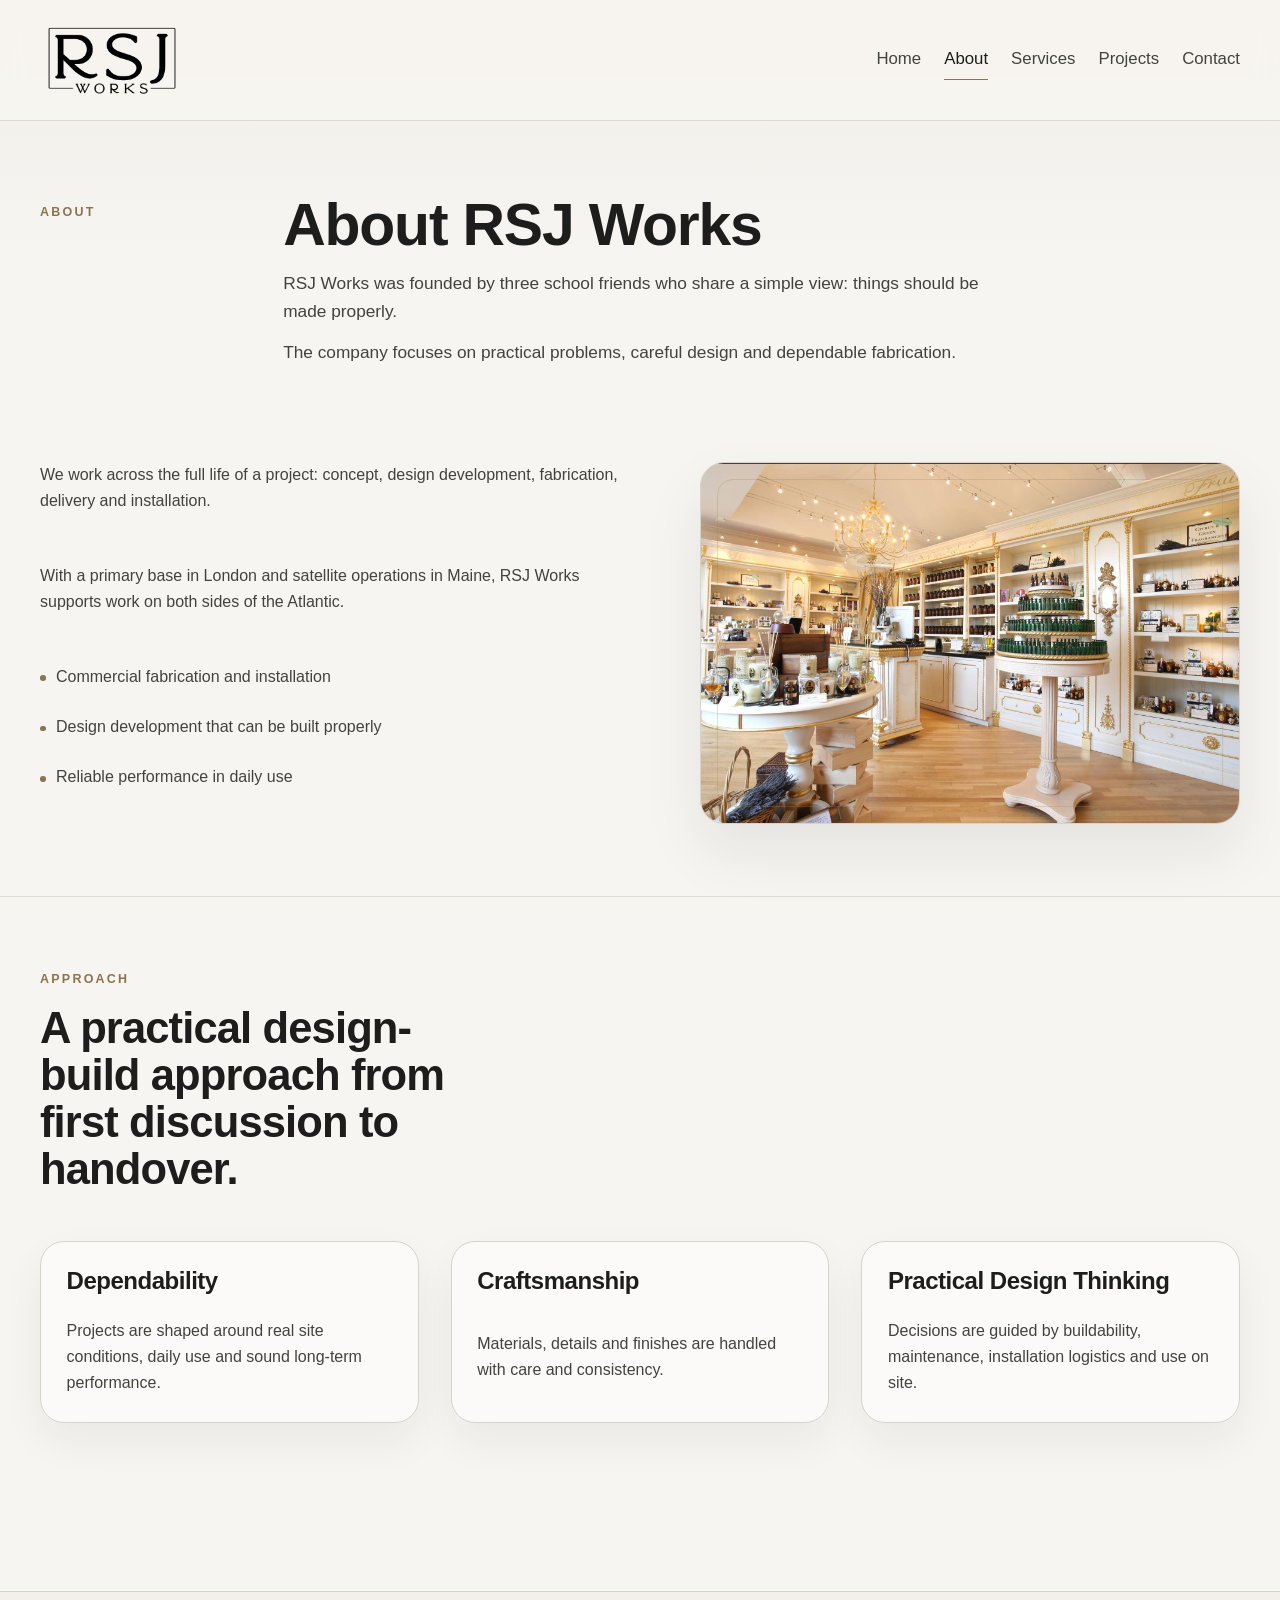
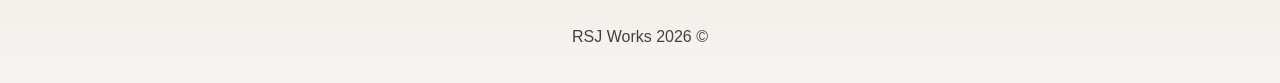
==== about.html @ a5728263 "Add favicon and web manifest integration" ====
<!DOCTYPE html>
<html lang="en">
<head>
  <meta charset="UTF-8">
  <meta name="viewport" content="width=device-width, initial-scale=1.0">
  <title>About | RSJ Works</title>
  <meta name="description" content="Learn about RSJ Works, a fabrication and commercial interiors company working from London and Maine.">
  <link rel="icon" href="assets/favicon/favicon.ico" sizes="any">
  <link rel="icon" href="assets/favicon/favicon.svg" type="image/svg+xml">
  <link rel="apple-touch-icon" href="assets/favicon/apple-touch-icon.png">
  <link rel="manifest" href="assets/favicon/site.webmanifest">
  <link rel="stylesheet" href="styles.css">
</head>
<body>
  <header class="site-header">
    <div class="container">
      <a class="site-brand" href="index.html" aria-label="RSJ Works home">
        <img src="assets/logos/LOGO_BLK.png" alt="RSJ Works" class="site-logo">
      </a>
      <nav class="site-nav" aria-label="Primary">
        <a href="index.html">Home</a>
        <a href="about.html" aria-current="page">About</a>
        <a href="services.html">Services</a>
        <a href="projects.html">Projects</a>
        <a href="contact.html">Contact</a>
      </nav>
    </div>
  </header>
  <main class="site-main">
    <section class="page-intro">
      <div class="container">
        <p class="eyebrow">About</p>
        <h1>About RSJ Works</h1>
        <p>RSJ Works was founded by three school friends who share a simple view: things should be made properly.</p>
        <p>The company focuses on practical problems, careful design and dependable fabrication.</p>
      </div>
    </section>

    <section class="section">
      <div class="container split-layout">
        <div class="stack stack-lg">
          <p>We work across the full life of a project: concept, design development, fabrication, delivery and installation.</p>
          <p>With a primary base in London and satellite operations in Maine, RSJ Works supports work on both sides of the Atlantic.</p>
          <ul class="detail-list">
            <li>Commercial fabrication and installation</li>
            <li>Design development that can be built properly</li>
            <li>Reliable performance in daily use</li>
          </ul>
        </div>
        <figure class="image-frame">
          <!-- replace with real general image -->
          <img src="assets/images/general/about-studio.jpg" alt="Placeholder image showing RSJ Works studio, fabrication space or project environment">
        </figure>
      </div>
    </section>

    <section class="section" aria-labelledby="approach-title">
      <div class="container">
        <div class="section-header">
          <p class="eyebrow">Approach</p>
          <h2 id="approach-title">A practical design-build approach from first discussion to handover.</h2>
        </div>
        <div class="grid grid-three">
          <article class="card">
            <h3 class="card-title">Dependability</h3>
            <p>Projects are shaped around real site conditions, daily use and sound long-term performance.</p>
          </article>
          <article class="card">
            <h3 class="card-title">Craftsmanship</h3>
            <p>Materials, details and finishes are handled with care and consistency.</p>
          </article>
          <article class="card">
            <h3 class="card-title">Practical Design Thinking</h3>
            <p>Decisions are guided by buildability, maintenance, installation logistics and use on site.</p>
          </article>
        </div>
      </div>
    </section>
  </main>
  <footer class="site-footer">
    <div class="container">
      <p>RSJ Works 2026 &copy;</p>
    </div>
  </footer>
</body>
</html>
---- styles.css ----
:root {
  --color-ink: #1d1d1b;
  --color-paper: #f7f5f1;
  --color-body: #44423d;
  --color-accent: #8c7450;
  --color-line: #d8d2c8;
  --color-panel: #ece7de;
  --color-panel-strong: #ddd5c7;
  --color-dark-surface: #242422;
  --color-dark-surface-alt: #2d2c29;
  --shadow-soft: 0 18px 40px rgba(29, 29, 27, 0.06);
  --shadow-card: 0 28px 60px rgba(29, 29, 27, 0.08);
  --radius-sm: 0.4rem;
  --radius-md: 0.9rem;
  --radius-lg: 1.5rem;
  --container-width: 1200px;
  --content-width: 780px;
  --space-2xs: 0.45rem;
  --space-xs: 0.75rem;
  --space-sm: 1rem;
  --space-md: 1.5rem;
  --space-lg: 2rem;
  --space-xl: 3rem;
  --space-2xl: 4.5rem;
  --space-3xl: 6rem;
  --space-4xl: 8rem;
  --transition-fast: 180ms ease;
}

*,
*::before,
*::after {
  box-sizing: border-box;
}

html {
  scroll-behavior: smooth;
}

body {
  margin: 0;
  min-width: 320px;
  font-family: -apple-system, BlinkMacSystemFont, "Segoe UI", Helvetica, Arial, sans-serif;
  font-size: 1rem;
  line-height: 1.65;
  color: var(--color-body);
  background:
    linear-gradient(180deg, rgba(216, 210, 200, 0.22) 0, rgba(247, 245, 241, 0) 16rem),
    var(--color-paper);
  text-rendering: optimizeLegibility;
  -webkit-font-smoothing: antialiased;
}

img {
  display: block;
  max-width: 100%;
  height: auto;
}

a {
  color: inherit;
  text-decoration: none;
}

button,
input,
textarea,
select {
  font: inherit;
}

.hp-field {
  position: absolute;
  left: -9999px;
  width: 1px;
  height: 1px;
  opacity: 0;
  pointer-events: none;
}

button {
  cursor: pointer;
}

.container {
  width: min(calc(100% - 3rem), var(--container-width));
  margin: 0 auto;
}

.site-header {
  position: sticky;
  top: 0;
  z-index: 100;
  border-bottom: 1px solid rgba(216, 210, 200, 0.85);
  background: rgba(247, 245, 241, 0.94);
  backdrop-filter: blur(12px);
}

.site-header .container {
  display: flex;
  align-items: center;
  justify-content: space-between;
  gap: var(--space-lg);
  min-height: 7.5rem;
}

.site-brand {
  display: inline-flex;
  align-items: center;
  min-height: 2.5rem;
}

.site-logo {
  width: auto;
  max-width: 560px;
  max-height: 7rem;
}

.site-nav {
  display: flex;
  align-items: center;
  justify-content: flex-end;
  flex-wrap: wrap;
  gap: clamp(0.85rem, 1.8vw, 1.75rem);
}

.site-nav a {
  position: relative;
  padding-bottom: 0.15rem;
  font-size: 1.05rem;
  color: var(--color-body);
  transition: color var(--transition-fast);
}

.site-nav a::after {
  content: "";
  position: absolute;
  left: 0;
  bottom: -0.32rem;
  width: 100%;
  height: 1px;
  background: var(--color-accent);
  transform: scaleX(0);
  transform-origin: left center;
  transition: transform var(--transition-fast);
}

.site-nav a:hover,
.site-nav a:focus-visible,
.site-nav a[aria-current="page"] {
  color: var(--color-ink);
}

.site-nav a:hover::after,
.site-nav a:focus-visible::after,
.site-nav a[aria-current="page"]::after {
  transform: scaleX(1);
}

.site-main {
  padding: var(--space-md) 0 var(--space-3xl);
}

.page-intro {
  padding: var(--space-xl) 0 var(--space-md);
}

.page-intro .container {
  display: grid;
  grid-template-columns: minmax(8rem, 12rem) minmax(0, 1fr);
  column-gap: clamp(1.5rem, 4vw, 4rem);
  row-gap: 0.75rem;
  align-items: start;
  max-width: var(--container-width);
}

.eyebrow {
  margin: 0;
  font-size: 0.78rem;
  font-weight: 700;
  letter-spacing: 0.18em;
  text-transform: uppercase;
  color: var(--color-accent);
}

h1,
h2,
h3,
h4,
p,
figure,
ul {
  margin: 0;
}

h1,
h2,
h3,
h4 {
  color: var(--color-ink);
  font-weight: 600;
  line-height: 1.08;
  letter-spacing: -0.02em;
}

h1 {
  font-size: clamp(2.8rem, 6.4vw, 5.8rem);
  max-width: 12ch;
}

h2 {
  font-size: clamp(1.9rem, 3.4vw, 3rem);
  max-width: 18ch;
}

h3 {
  font-size: clamp(1.2rem, 2vw, 1.5rem);
}

p {
  max-width: 67ch;
}

.page-intro p:last-child,
.page-intro p:nth-last-child(2) {
  font-size: 1.08rem;
}

.page-intro .eyebrow {
  grid-column: 1;
  padding-top: 0.55rem;
}

.page-intro h1,
.page-intro p:not(.eyebrow) {
  grid-column: 2;
}

.page-intro h1 {
  max-width: none;
  font-size: clamp(2.3rem, 4.6vw, 4.25rem);
}

.page-intro p:not(.eyebrow) {
  max-width: 46rem;
}

.hero-banner {
  padding: var(--space-sm) 0 var(--space-xl);
}

.hero-image {
  min-height: clamp(28rem, 70vh, 44rem);
}

.hero-image::after {
  content: "";
  position: absolute;
  inset: 0;
  background:
    linear-gradient(90deg, rgba(29, 29, 27, 0.68) 0%, rgba(29, 29, 27, 0.42) 44%, rgba(29, 29, 27, 0.18) 100%);
}

.hero-overlay {
  position: absolute;
  inset: auto auto 0 0;
  z-index: 2;
  display: grid;
  gap: var(--space-md);
  width: min(100%, 50rem);
  padding: clamp(1.5rem, 4vw, 3rem);
  color: rgba(247, 245, 241, 0.88);
}

.hero-overlay h1,
.hero-overlay p {
  color: var(--color-paper);
  max-width: 34rem;
}

.hero-overlay .eyebrow {
  color: #d9bf96;
  font-weight: 800;
  letter-spacing: 0.2em;
}

.hero-overlay p {
  font-size: 1.08rem;
  font-weight: 600;
  line-height: 1.7;
}

.section {
  padding: var(--space-2xl) 0;
}

.section + .section {
  border-top: 1px solid rgba(216, 210, 200, 0.72);
}

.section-header {
  display: grid;
  gap: var(--space-sm);
  margin-bottom: var(--space-xl);
  max-width: 46rem;
}

.split-layout {
  display: grid;
  grid-template-columns: minmax(0, 1.05fr) minmax(18rem, 0.95fr);
  gap: clamp(2rem, 5vw, 4.5rem);
  align-items: start;
}

.grid {
  display: grid;
  gap: var(--space-lg);
}

.grid-two {
  grid-template-columns: repeat(2, minmax(0, 1fr));
}

.grid-three {
  grid-template-columns: repeat(3, minmax(0, 1fr));
}

.stack {
  display: grid;
  gap: var(--space-md);
}

.stack-lg {
  gap: var(--space-xl);
}

.card,
.panel {
  border: 1px solid var(--color-line);
  border-radius: var(--radius-lg);
  background: rgba(255, 255, 255, 0.48);
  box-shadow: var(--shadow-soft);
}

.card {
  display: grid;
  gap: var(--space-md);
  padding: clamp(1.25rem, 2vw, 1.75rem);
}

.panel {
  display: grid;
  gap: var(--space-md);
  padding: clamp(1.5rem, 3vw, 2.25rem);
}

.card-title {
  color: var(--color-ink);
}

.meta {
  font-size: 0.8rem;
  font-weight: 700;
  letter-spacing: 0.14em;
  text-transform: uppercase;
  color: var(--color-accent);
}

.feature-list,
.detail-list {
  display: grid;
  gap: var(--space-md);
  padding: 0;
  list-style: none;
}

.feature-list {
  grid-template-columns: repeat(4, minmax(0, 1fr));
  gap: 1px;
  border: 1px solid var(--color-line);
  background: var(--color-line);
  overflow: hidden;
  border-radius: var(--radius-lg);
  box-shadow: var(--shadow-soft);
}

.feature-list li {
  min-height: 100%;
  padding: 1.35rem 1.25rem;
  background: rgba(255, 255, 255, 0.55);
  color: var(--color-ink);
  font-weight: 500;
}

.detail-list li,
.stack ul li {
  position: relative;
  padding-left: 1rem;
}

.detail-list li::before,
.stack ul li::before {
  content: "";
  position: absolute;
  left: 0;
  top: 0.72rem;
  width: 0.35rem;
  height: 0.35rem;
  border-radius: 50%;
  background: var(--color-accent);
}

.image-frame {
  position: relative;
  overflow: hidden;
  min-height: 16rem;
  border: 1px solid var(--color-line);
  border-radius: var(--radius-lg);
  background:
    linear-gradient(135deg, rgba(216, 210, 200, 0.7), rgba(247, 245, 241, 0.95)),
    var(--color-panel);
  box-shadow: var(--shadow-card);
}

.image-frame::before {
  content: "";
  position: absolute;
  inset: 1rem;
  border: 1px solid rgba(168, 138, 90, 0.28);
  border-radius: calc(var(--radius-lg) - 0.5rem);
  pointer-events: none;
}

.image-frame img {
  width: 100%;
  height: 100%;
  min-height: inherit;
  object-fit: cover;
}

.button {
  display: inline-flex;
  align-items: center;
  justify-content: center;
  min-height: 3rem;
  padding: 0.8rem 1.3rem;
  border: 1px solid var(--color-ink);
  border-radius: 999px;
  background: transparent;
  color: var(--color-ink);
  font-weight: 500;
  transition:
    background-color var(--transition-fast),
    border-color var(--transition-fast),
    color var(--transition-fast),
    transform var(--transition-fast);
}

.button:hover,
.button:focus-visible {
  background: var(--color-ink);
  color: var(--color-paper);
  transform: translateY(-1px);
}

.button-secondary {
  border-color: var(--color-line);
  color: var(--color-body);
  background: rgba(255, 255, 255, 0.4);
}

.button-secondary:hover,
.button-secondary:focus-visible {
  border-color: var(--color-accent);
  background: rgba(168, 138, 90, 0.08);
  color: var(--color-ink);
}

.surface-dark {
  color: rgba(247, 245, 241, 0.82);
  background:
    linear-gradient(135deg, rgba(36, 36, 34, 0.98), rgba(45, 44, 41, 0.98)),
    var(--color-dark-surface);
}

.surface-dark .container {
  padding-top: var(--space-sm);
  padding-bottom: var(--space-sm);
}

.surface-dark h1,
.surface-dark h2,
.surface-dark h3,
.surface-dark p,
.surface-dark .card-title {
  color: var(--color-paper);
}

.surface-dark .eyebrow,
.surface-dark .meta {
  color: #d9bf96;
}

.surface-dark .panel {
  background: rgba(255, 255, 255, 0.06);
  border-color: rgba(216, 210, 200, 0.18);
  box-shadow: none;
}

.surface-dark .button {
  border-color: var(--color-paper);
  color: var(--color-paper);
}

.surface-dark .button:hover,
.surface-dark .button:focus-visible {
  background: var(--color-paper);
  color: var(--color-ink);
}

form {
  display: grid;
  gap: var(--space-md);
}

label {
  display: grid;
  gap: 0.45rem;
  color: var(--color-ink);
  font-weight: 500;
}

input,
textarea,
select {
  width: 100%;
  border: 1px solid var(--color-line);
  border-radius: var(--radius-sm);
  padding: 0.95rem 1rem;
  background: rgba(255, 255, 255, 0.78);
  color: var(--color-ink);
  transition:
    border-color var(--transition-fast),
    background-color var(--transition-fast),
    box-shadow var(--transition-fast);
}

textarea {
  min-height: 10rem;
  resize: vertical;
}

input:focus,
textarea:focus,
select:focus {
  outline: none;
  border-color: var(--color-accent);
  box-shadow: 0 0 0 4px rgba(168, 138, 90, 0.12);
  background: #fff;
}

.fine-print {
  font-size: 0.92rem;
}

.contact-layout {
  align-items: stretch;
}

.contact-details {
  grid-template-rows: auto auto 1fr;
}

.contact-figure {
  height: 100%;
  min-height: 100%;
}

.contact-panel {
  height: 100%;
  align-content: start;
}

.site-footer {
  border-top: 1px solid var(--color-line);
  background: linear-gradient(180deg, rgba(216, 210, 200, 0.16), rgba(247, 245, 241, 0));
}

.site-footer .container {
  display: flex;
  align-items: center;
  justify-content: center;
  gap: var(--space-md);
  padding: var(--space-lg) 0;
  text-align: center;
}

::selection {
  color: var(--color-paper);
  background: var(--color-accent);
}

@media (max-width: 1080px) {
  .grid-three {
    grid-template-columns: repeat(2, minmax(0, 1fr));
  }

  .feature-list {
    grid-template-columns: repeat(2, minmax(0, 1fr));
  }
}

@media (max-width: 920px) {
  .site-header {
    position: static;
  }

  .split-layout,
  .grid-two,
  .grid-three {
    grid-template-columns: 1fr;
  }

  .site-footer .container {
    flex-direction: column;
    align-items: flex-start;
  }
}

@media (max-width: 720px) {
  .container {
    width: min(calc(100% - 2rem), var(--container-width));
  }

  .site-header .container {
    flex-direction: column;
    align-items: center;
    justify-content: center;
    padding: 1.25rem 0;
  }

  .site-nav {
    width: 100%;
    justify-content: center;
    gap: 0.85rem 1.1rem;
  }

  .site-main {
    padding: var(--space-sm) 0 var(--space-2xl);
  }

  .hero-banner {
    padding: 0 0 var(--space-lg);
  }

  .page-intro {
    padding: var(--space-lg) 0 var(--space-sm);
  }

  .page-intro .container {
    grid-template-columns: 1fr;
    row-gap: 0.65rem;
  }

  .page-intro .eyebrow,
  .page-intro h1,
  .page-intro p:not(.eyebrow) {
    grid-column: 1;
  }

  .page-intro .eyebrow {
    padding-top: 0;
  }

  .section {
    padding: var(--space-xl) 0;
  }

  .feature-list {
    grid-template-columns: 1fr;
  }

  .card,
  .panel {
    padding: 1.25rem;
  }

  .image-frame {
    min-height: 13rem;
  }

  .hero-image {
    min-height: 32rem;
  }
}

@media (max-width: 520px) {
  body {
    font-size: 0.98rem;
  }

  .site-logo {
    max-width: 360px;
    max-height: 4.75rem;
  }

  .site-nav {
    flex-direction: column;
    align-items: center;
  }

  .button {
    width: 100%;
  }

  .image-frame::before {
    inset: 0.7rem;
  }

  .hero-image {
    min-height: 28rem;
  }

  .hero-image::after {
    background: linear-gradient(180deg, rgba(29, 29, 27, 0.22) 0%, rgba(29, 29, 27, 0.72) 100%);
  }

  .hero-overlay {
    width: 100%;
    padding: 1.25rem;
  }
}
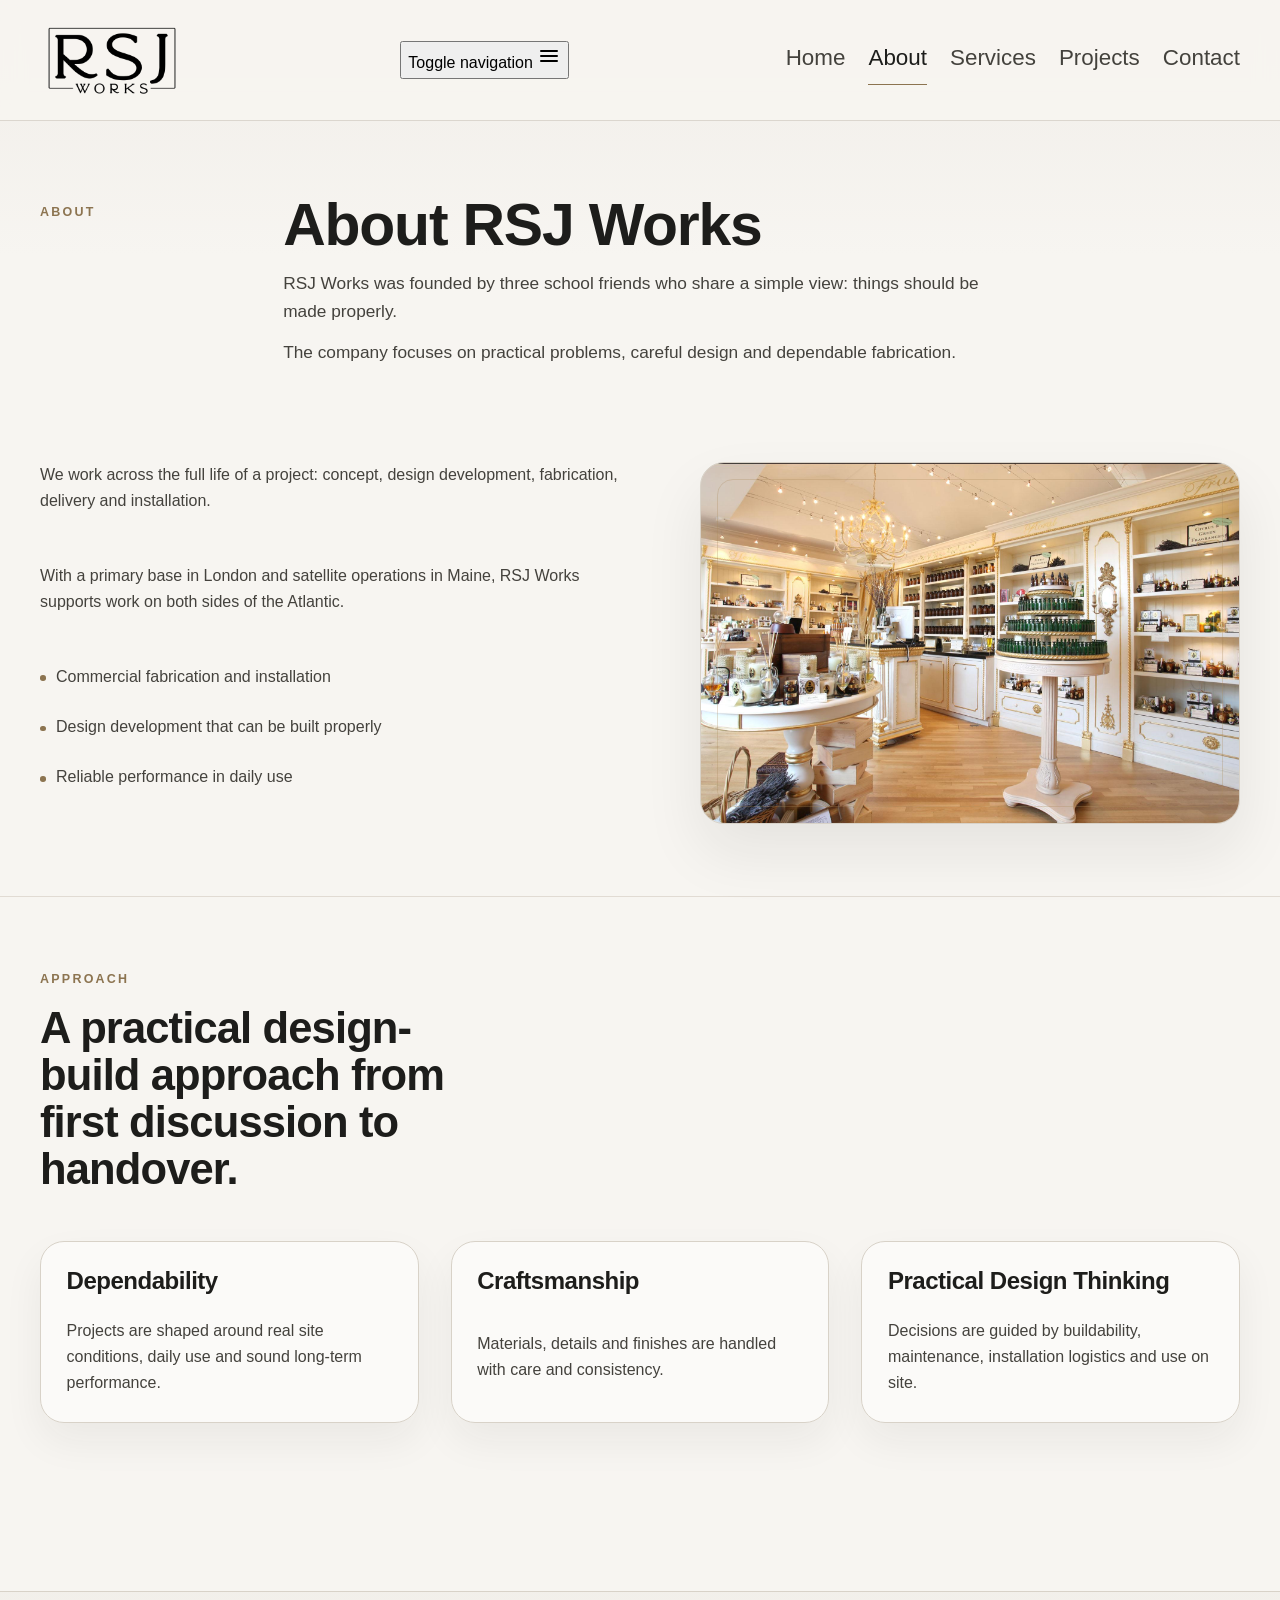
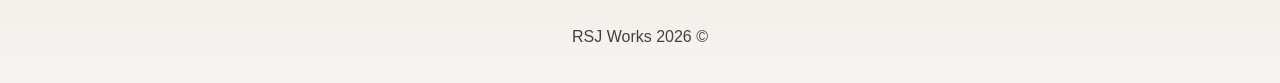
==== commit b14276dd: "site" ====
--- a/about.html
+++ b/about.html
@@ -6,9 +6,11 @@
   <title>About | RSJ Works</title>
   <meta name="description" content="Learn about RSJ Works, a fabrication and commercial interiors company working from London and Maine.">
   <link rel="icon" href="assets/favicon/favicon.ico" sizes="any">
-  <link rel="icon" href="assets/favicon/favicon.svg" type="image/svg+xml">
-  <link rel="apple-touch-icon" href="assets/favicon/apple-touch-icon.png">
+  <link rel="icon" type="image/svg+xml" href="assets/favicon/favicon.svg">
+  <link rel="icon" type="image/png" sizes="96x96" href="assets/favicon/favicon-96x96.png">
+  <link rel="apple-touch-icon" sizes="180x180" href="assets/favicon/apple-touch-icon.png">
   <link rel="manifest" href="assets/favicon/site.webmanifest">
+  <meta name="theme-color" content="#f7f5f1">
   <link rel="stylesheet" href="styles.css">
 </head>
 <body>
@@ -17,7 +19,13 @@
       <a class="site-brand" href="index.html" aria-label="RSJ Works home">
         <img src="assets/logos/LOGO_BLK.png" alt="RSJ Works" class="site-logo">
       </a>
-      <nav class="site-nav" aria-label="Primary">
+      <button class="menu-toggle" aria-expanded="false" aria-controls="primary-navigation">
+        <span class="sr-only">Toggle navigation</span>
+        <svg viewBox="0 0 24 24" aria-hidden="true" width="24" height="24">
+          <path d="M4 7h16M4 12h16M4 17h16" stroke="currentColor" stroke-width="2" stroke-linecap="round"/>
+        </svg>
+      </button>
+      <nav id="primary-navigation" class="site-nav" aria-label="Primary">
         <a href="index.html">Home</a>
         <a href="about.html" aria-current="page">About</a>
         <a href="services.html">Services</a>
@@ -82,5 +90,6 @@
       <p>RSJ Works 2026 &copy;</p>
     </div>
   </footer>
+  <script src="script.js" defer></script>
 </body>
 </html>
--- a/styles.css
+++ b/styles.css
@@ -127,7 +127,7 @@
 .site-nav a {
   position: relative;
   padding-bottom: 0.15rem;
-  font-size: 1.05rem;
+  font-size: 1.4rem;
   color: var(--color-body);
   transition: color var(--transition-fast);
 }
@@ -636,13 +636,19 @@
     flex-direction: column;
     align-items: center;
     justify-content: center;
-    padding: 1.25rem 0;
+    min-height: 0;
+    padding: 0.85rem 0 0.7rem;
+    gap: 0.6rem;
   }
 
   .site-nav {
     width: 100%;
     justify-content: center;
-    gap: 0.85rem 1.1rem;
+    gap: 0.45rem 0.9rem;
+  }
+
+  .site-nav a {
+    font-size: 0.95rem;
   }
 
   .site-main {
@@ -700,17 +706,23 @@
   }
 
   .site-logo {
-    max-width: 360px;
-    max-height: 4.75rem;
+    max-width: 280px;
+    max-height: 3.6rem;
   }
 
   .site-nav {
-    flex-direction: column;
+    flex-direction: row;
     align-items: center;
+    justify-content: center;
+    gap: 0.4rem 0.75rem;
   }
 
   .button {
     width: 100%;
+  }
+
+  .site-nav a {
+    font-size: 0.9rem;
   }
 
   .image-frame::before {
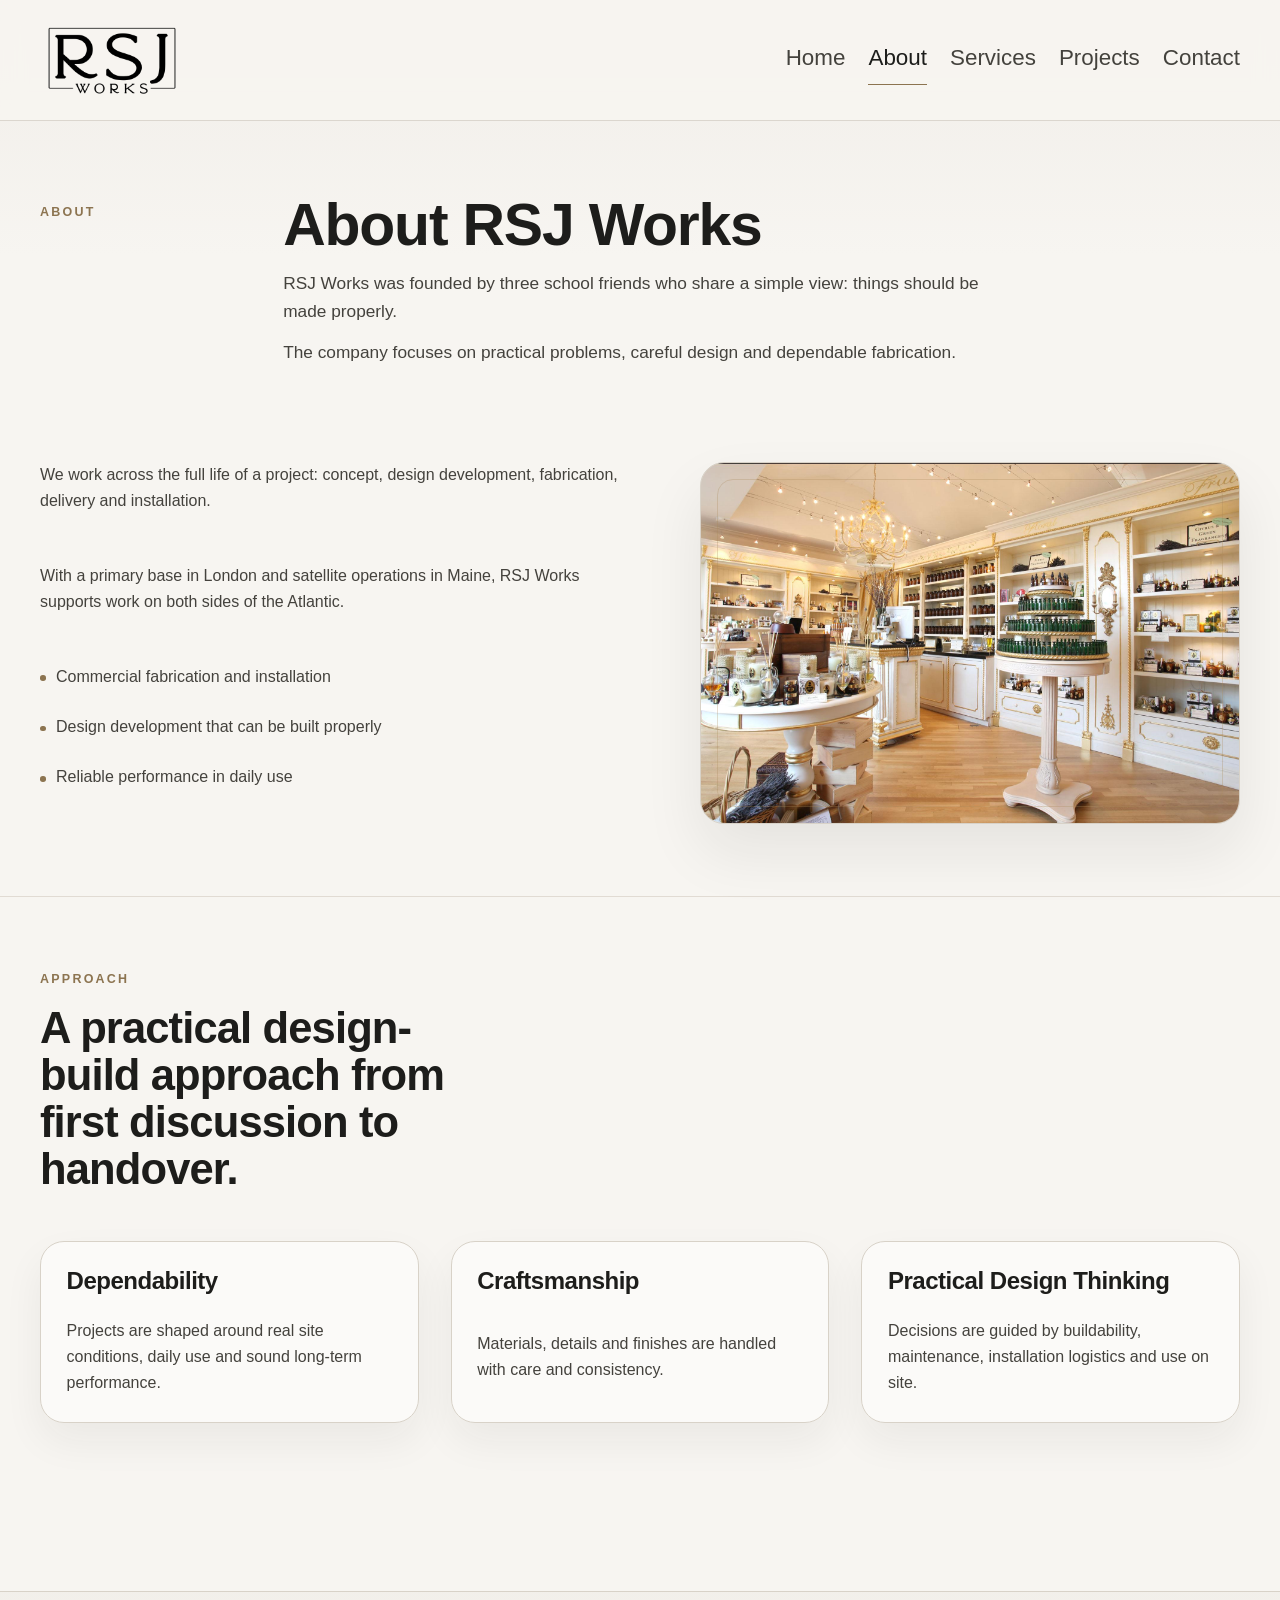
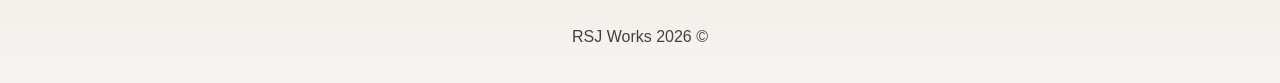
==== commit af99aea4: "site" ====
--- a/about.html
+++ b/about.html
@@ -19,8 +19,7 @@
       <a class="site-brand" href="index.html" aria-label="RSJ Works home">
         <img src="assets/logos/LOGO_BLK.png" alt="RSJ Works" class="site-logo">
       </a>
-      <button class="menu-toggle" aria-expanded="false" aria-controls="primary-navigation">
-        <span class="sr-only">Toggle navigation</span>
+      <button class="menu-toggle" type="button" aria-label="Toggle navigation" aria-expanded="false" aria-controls="primary-navigation">
         <svg viewBox="0 0 24 24" aria-hidden="true" width="24" height="24">
           <path d="M4 7h16M4 12h16M4 17h16" stroke="currentColor" stroke-width="2" stroke-linecap="round"/>
         </svg>
--- a/styles.css
+++ b/styles.css
@@ -90,7 +90,7 @@
 .site-header {
   position: sticky;
   top: 0;
-  z-index: 100;
+  z-index: 500;
   border-bottom: 1px solid rgba(216, 210, 200, 0.85);
   background: rgba(247, 245, 241, 0.94);
   backdrop-filter: blur(12px);
@@ -157,6 +157,48 @@
   transform: scaleX(1);
 }
 
+.menu-toggle {
+  display: none !important;
+  align-items: center;
+  justify-content: center;
+  width: 3.2rem;
+  height: 3.2rem;
+  padding: 0;
+  border: 1px solid rgba(216, 210, 200, 0.95);
+  border-radius: 0.35rem;
+  background: rgba(247, 245, 241, 0.92);
+  color: var(--color-ink);
+  box-shadow: 0 10px 22px rgba(29, 29, 27, 0.08);
+  transition:
+    background-color var(--transition-fast),
+    border-color var(--transition-fast),
+    color var(--transition-fast),
+    transform var(--transition-fast),
+    box-shadow var(--transition-fast);
+}
+
+.menu-toggle:hover,
+.menu-toggle:focus-visible {
+  border-color: var(--color-accent);
+  background: #fff;
+  transform: translateY(-1px);
+  box-shadow: 0 14px 28px rgba(29, 29, 27, 0.12);
+}
+
+.menu-toggle:focus-visible {
+  outline: 2px solid var(--color-accent);
+  outline-offset: 3px;
+}
+
+.menu-toggle svg {
+  width: 1.25rem;
+  height: 1.25rem;
+}
+
+.menu-toggle path {
+  stroke-width: 1.7;
+}
+
 .site-main {
   padding: var(--space-md) 0 var(--space-3xl);
 }
@@ -632,23 +674,60 @@
     width: min(calc(100% - 2rem), var(--container-width));
   }
 
+  .site-header {
+    position: static;
+  }
+
   .site-header .container {
+    position: relative;
+    display: grid;
+    grid-template-columns: 1fr auto;
+    align-items: center;
+    min-height: 0;
+    padding: 0.7rem 0;
+    gap: 0.75rem;
+  }
+
+  .menu-toggle {
+    display: inline-flex !important;
+  }
+
+  .site-brand {
+    min-width: 0;
+  }
+
+  .site-nav {
+    position: absolute;
+    top: calc(100% + 0.45rem);
+    left: 0;
+    right: 0;
+    z-index: 700;
+    display: none;
     flex-direction: column;
-    align-items: center;
-    justify-content: center;
-    min-height: 0;
-    padding: 0.85rem 0 0.7rem;
-    gap: 0.6rem;
-  }
-
-  .site-nav {
+    align-items: flex-start;
+    justify-content: flex-start;
+    gap: 0;
+    padding: 0.5rem 0;
+    border: 1px solid rgba(216, 210, 200, 0.92);
+    border-radius: 1rem;
+    background: rgba(247, 245, 241, 0.98);
+    box-shadow: 0 18px 32px rgba(29, 29, 27, 0.12);
+    line-height: 1.2;
+  }
+
+  .site-nav.is-open {
+    display: flex;
+  }
+
+  .site-nav a {
+    display: block;
     width: 100%;
-    justify-content: center;
-    gap: 0.45rem 0.9rem;
-  }
-
-  .site-nav a {
-    font-size: 0.95rem;
+    padding: 0.9rem 1rem;
+    font-size: 1rem;
+  }
+
+  .site-nav a::after {
+    display: none;
   }
 
   .site-main {
@@ -706,23 +785,12 @@
   }
 
   .site-logo {
-    max-width: 280px;
-    max-height: 3.6rem;
-  }
-
-  .site-nav {
-    flex-direction: row;
-    align-items: center;
-    justify-content: center;
-    gap: 0.4rem 0.75rem;
+    max-width: 220px;
+    max-height: 2.8rem;
   }
 
   .button {
     width: 100%;
-  }
-
-  .site-nav a {
-    font-size: 0.9rem;
   }
 
   .image-frame::before {
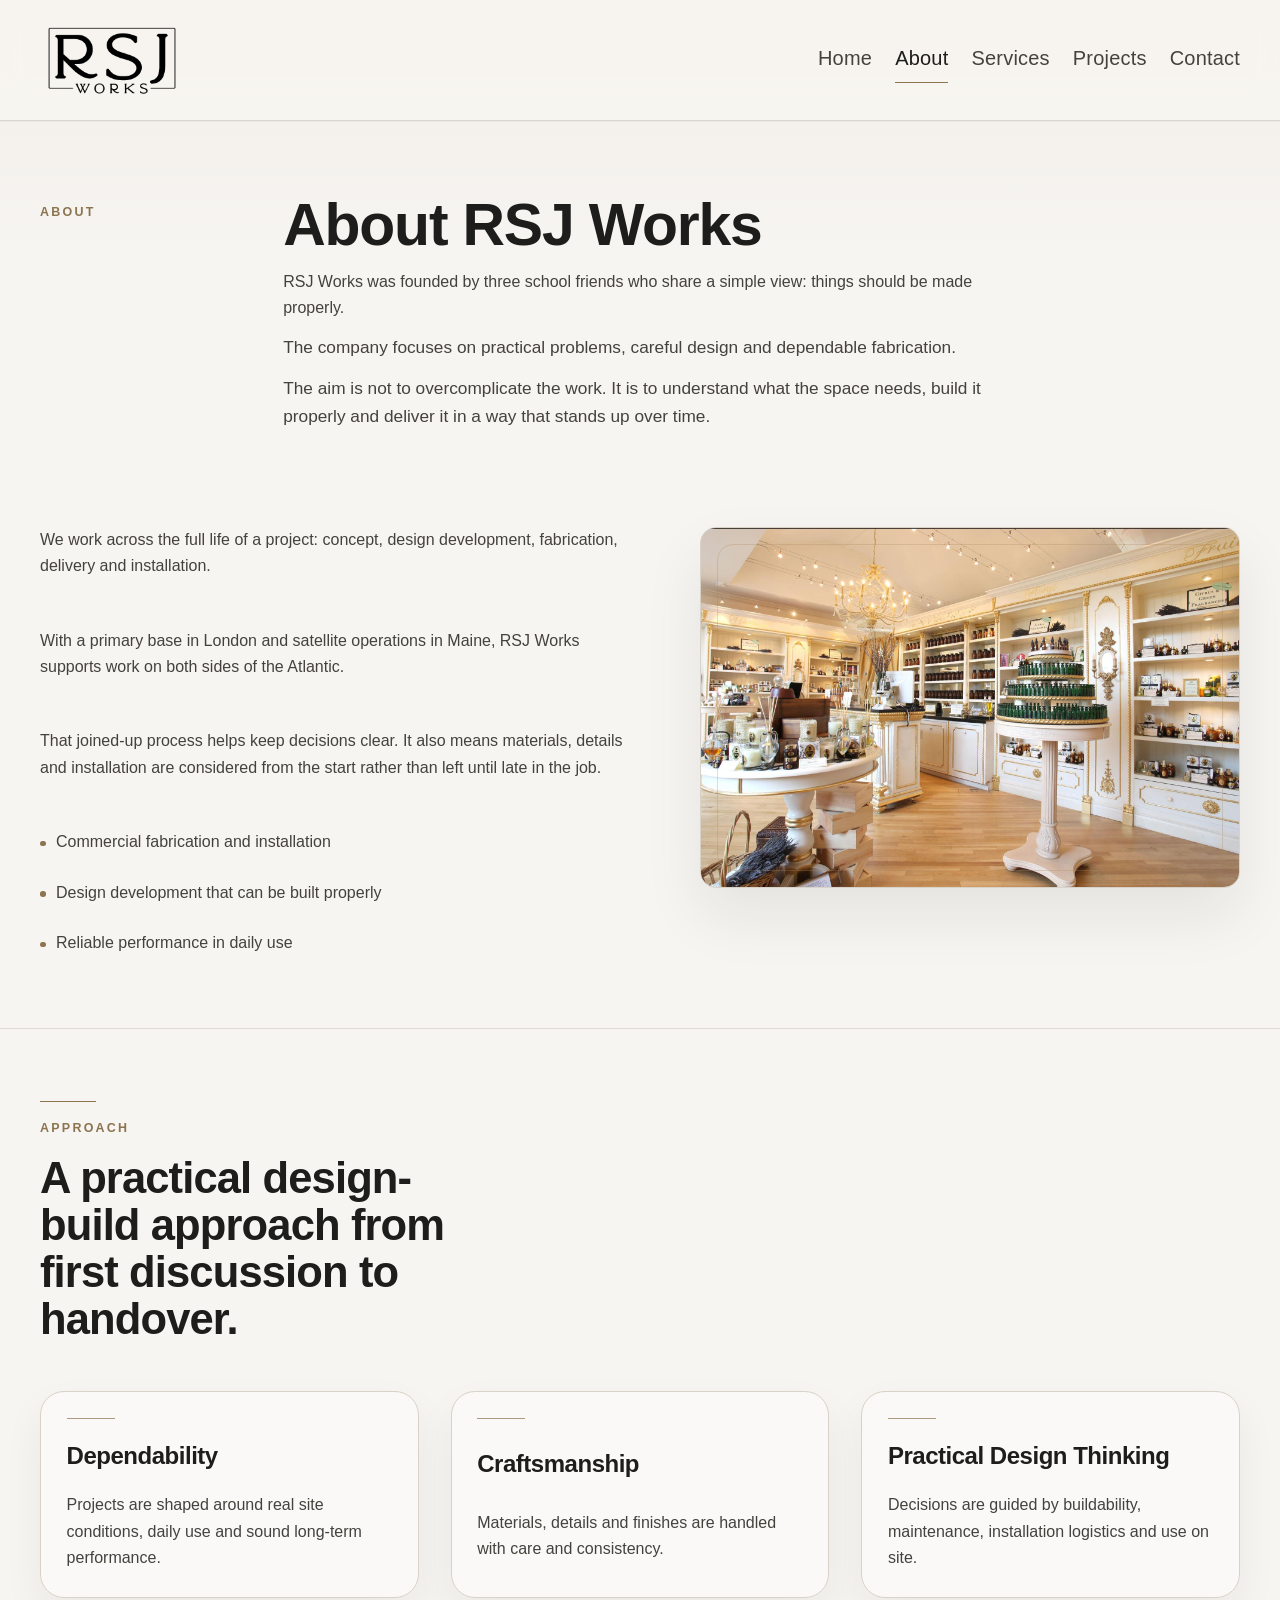
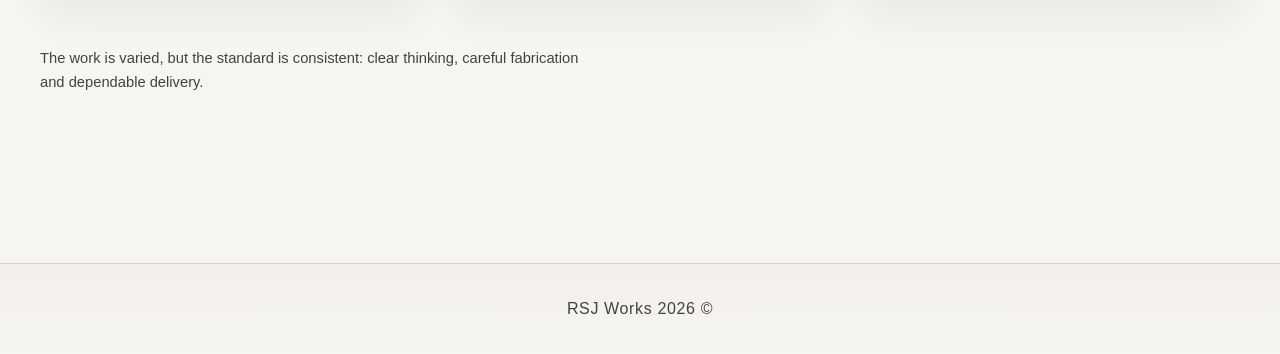
==== commit cfdb2ab4: "site" ====
--- a/about.html
+++ b/about.html
@@ -40,6 +40,7 @@
         <h1>About RSJ Works</h1>
         <p>RSJ Works was founded by three school friends who share a simple view: things should be made properly.</p>
         <p>The company focuses on practical problems, careful design and dependable fabrication.</p>
+        <p>The aim is not to overcomplicate the work. It is to understand what the space needs, build it properly and deliver it in a way that stands up over time.</p>
       </div>
     </section>
 
@@ -48,6 +49,7 @@
         <div class="stack stack-lg">
           <p>We work across the full life of a project: concept, design development, fabrication, delivery and installation.</p>
           <p>With a primary base in London and satellite operations in Maine, RSJ Works supports work on both sides of the Atlantic.</p>
+          <p>That joined-up process helps keep decisions clear. It also means materials, details and installation are considered from the start rather than left until late in the job.</p>
           <ul class="detail-list">
             <li>Commercial fabrication and installation</li>
             <li>Design development that can be built properly</li>
@@ -81,6 +83,9 @@
             <p>Decisions are guided by buildability, maintenance, installation logistics and use on site.</p>
           </article>
         </div>
+        <div class="section-action">
+          <p class="fine-print">The work is varied, but the standard is consistent: clear thinking, careful fabrication and dependable delivery.</p>
+        </div>
       </div>
     </section>
   </main>
--- a/styles.css
+++ b/styles.css
@@ -94,6 +94,7 @@
   border-bottom: 1px solid rgba(216, 210, 200, 0.85);
   background: rgba(247, 245, 241, 0.94);
   backdrop-filter: blur(12px);
+  box-shadow: 0 1px 0 rgba(29, 29, 27, 0.04);
 }
 
 .site-header .container {
@@ -127,7 +128,9 @@
 .site-nav a {
   position: relative;
   padding-bottom: 0.15rem;
-  font-size: 1.4rem;
+  font-size: 1.25rem;
+  font-weight: 500;
+  letter-spacing: 0.01em;
   color: var(--color-body);
   transition: color var(--transition-fast);
 }
@@ -347,6 +350,22 @@
   max-width: 46rem;
 }
 
+.section-header::before {
+  content: "";
+  width: 3.5rem;
+  height: 1px;
+  background: var(--color-accent);
+}
+
+.section-copy {
+  margin-bottom: var(--space-lg);
+  max-width: 54rem;
+}
+
+.section-action {
+  margin-top: var(--space-xl);
+}
+
 .split-layout {
   display: grid;
   grid-template-columns: minmax(0, 1.05fr) minmax(18rem, 0.95fr);
@@ -380,7 +399,7 @@
 .panel {
   border: 1px solid var(--color-line);
   border-radius: var(--radius-lg);
-  background: rgba(255, 255, 255, 0.48);
+  background: rgba(255, 255, 255, 0.38);
   box-shadow: var(--shadow-soft);
 }
 
@@ -388,6 +407,14 @@
   display: grid;
   gap: var(--space-md);
   padding: clamp(1.25rem, 2vw, 1.75rem);
+  position: relative;
+}
+
+.card::before {
+  content: "";
+  width: 3rem;
+  height: 1px;
+  background: rgba(140, 116, 80, 0.7);
 }
 
 .panel {
@@ -429,7 +456,7 @@
 .feature-list li {
   min-height: 100%;
   padding: 1.35rem 1.25rem;
-  background: rgba(255, 255, 255, 0.55);
+  background: rgba(255, 255, 255, 0.46);
   color: var(--color-ink);
   font-weight: 500;
 }
@@ -457,7 +484,7 @@
   overflow: hidden;
   min-height: 16rem;
   border: 1px solid var(--color-line);
-  border-radius: var(--radius-lg);
+  border-radius: 1rem;
   background:
     linear-gradient(135deg, rgba(216, 210, 200, 0.7), rgba(247, 245, 241, 0.95)),
     var(--color-panel);
@@ -491,6 +518,7 @@
   background: transparent;
   color: var(--color-ink);
   font-weight: 500;
+  letter-spacing: 0.01em;
   transition:
     background-color var(--transition-fast),
     border-color var(--transition-fast),
@@ -544,8 +572,8 @@
 }
 
 .surface-dark .panel {
-  background: rgba(255, 255, 255, 0.06);
-  border-color: rgba(216, 210, 200, 0.18);
+  background: rgba(255, 255, 255, 0.04);
+  border-color: rgba(216, 210, 200, 0.15);
   box-shadow: none;
 }
 
@@ -623,6 +651,43 @@
   align-content: start;
 }
 
+.mini-contact-box {
+  position: relative;
+  gap: var(--space-sm);
+  max-width: 28rem;
+  padding: 1.4rem 0 1.4rem 1.6rem;
+  border: 0;
+  border-left: 1px solid rgba(217, 191, 150, 0.5);
+  border-radius: 0;
+  background: transparent;
+  box-shadow: none;
+}
+
+.mini-contact-links {
+  display: grid;
+  gap: var(--space-md);
+  margin-top: var(--space-xs);
+}
+
+.mini-contact-box .meta {
+  margin-bottom: 0.15rem;
+}
+
+.mini-contact-box .card-title {
+  max-width: 12ch;
+  font-size: clamp(1.45rem, 2vw, 1.85rem);
+}
+
+.mini-contact-box a[href^="mailto:"] {
+  font-size: 1.1rem;
+  color: var(--color-paper);
+}
+
+.mini-contact-box .button {
+  width: fit-content;
+  min-width: 12rem;
+}
+
 .site-footer {
   border-top: 1px solid var(--color-line);
   background: linear-gradient(180deg, rgba(216, 210, 200, 0.16), rgba(247, 245, 241, 0));
@@ -635,6 +700,7 @@
   gap: var(--space-md);
   padding: var(--space-lg) 0;
   text-align: center;
+  letter-spacing: 0.04em;
 }
 
 ::selection {
@@ -675,7 +741,8 @@
   }
 
   .site-header {
-    position: static;
+    position: relative;
+    z-index: 800;
   }
 
   .site-header .container {
@@ -701,7 +768,7 @@
     top: calc(100% + 0.45rem);
     left: 0;
     right: 0;
-    z-index: 700;
+    z-index: 1200;
     display: none;
     flex-direction: column;
     align-items: flex-start;
@@ -770,6 +837,10 @@
     padding: 1.25rem;
   }
 
+  .mini-contact-box {
+    padding: 1.1rem 0 0 1rem;
+  }
+
   .image-frame {
     min-height: 13rem;
   }
@@ -785,8 +856,8 @@
   }
 
   .site-logo {
-    max-width: 220px;
-    max-height: 2.8rem;
+    max-width: 286px;
+    max-height: 3.64rem;
   }
 
   .button {
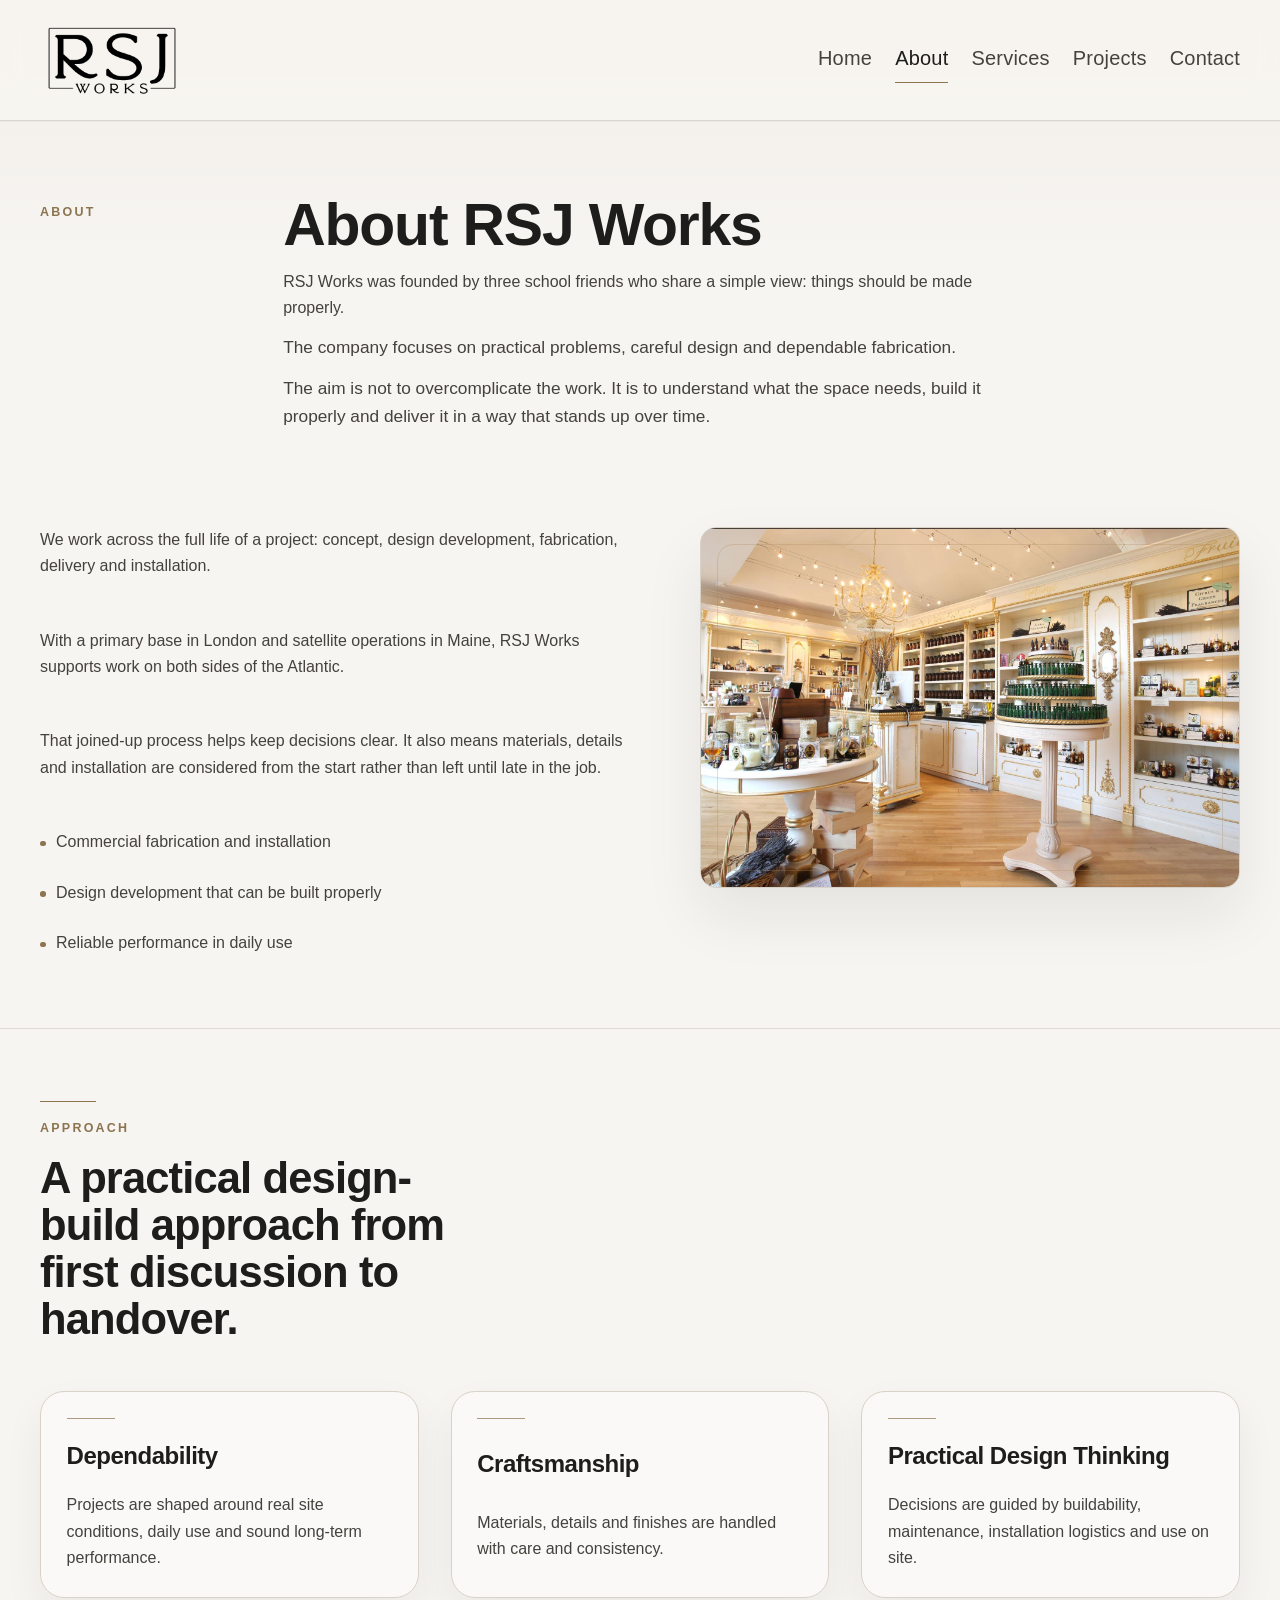
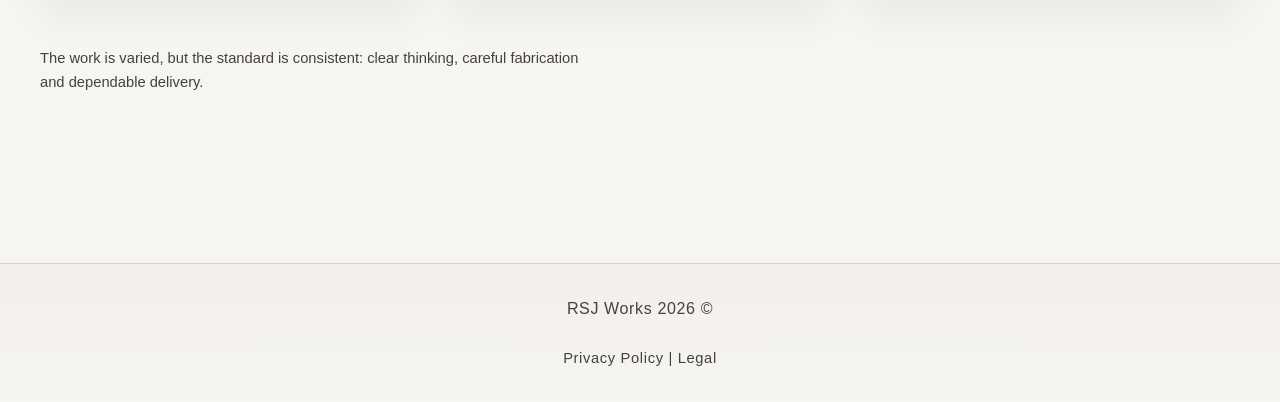
==== commit 05d74cdc: "site" ====
--- a/about.html
+++ b/about.html
@@ -5,6 +5,8 @@
   <meta name="viewport" content="width=device-width, initial-scale=1.0">
   <title>About | RSJ Works</title>
   <meta name="description" content="Learn about RSJ Works, a fabrication and commercial interiors company working from London and Maine.">
+  <meta http-equiv="Content-Security-Policy" content="default-src 'self'; script-src 'self'; style-src 'self'; img-src 'self' data:; connect-src 'none'; object-src 'none'; base-uri 'self'; form-action 'self' https://formsubmit.co; frame-ancestors 'none'; upgrade-insecure-requests">
+  <meta name="referrer" content="strict-origin-when-cross-origin">
   <link rel="icon" href="assets/favicon/favicon.ico" sizes="any">
   <link rel="icon" type="image/svg+xml" href="assets/favicon/favicon.svg">
   <link rel="icon" type="image/png" sizes="96x96" href="assets/favicon/favicon-96x96.png">
@@ -90,8 +92,9 @@
     </section>
   </main>
   <footer class="site-footer">
-    <div class="container">
+    <div class="container footer-stack">
       <p>RSJ Works 2026 &copy;</p>
+      <p class="fine-print"><a href="privacy.html">Privacy Policy</a> | <a href="legal.html">Legal</a></p>
     </div>
   </footer>
   <script src="script.js" defer></script>
--- a/styles.css
+++ b/styles.css
@@ -655,11 +655,11 @@
   position: relative;
   gap: var(--space-sm);
   max-width: 28rem;
-  padding: 1.4rem 0 1.4rem 1.6rem;
-  border: 0;
-  border-left: 1px solid rgba(217, 191, 150, 0.5);
-  border-radius: 0;
-  background: transparent;
+  padding: 1.5rem 1.5rem 1.5rem 1.6rem;
+  border: 1px solid rgba(217, 191, 150, 0.24);
+  border-left: 2px solid rgba(217, 191, 150, 0.58);
+  border-radius: 0.9rem;
+  background: rgba(255, 255, 255, 0.04);
   box-shadow: none;
 }
 
@@ -667,6 +667,7 @@
   display: grid;
   gap: var(--space-md);
   margin-top: var(--space-xs);
+  justify-items: start;
 }
 
 .mini-contact-box .meta {
@@ -674,18 +675,26 @@
 }
 
 .mini-contact-box .card-title {
-  max-width: 12ch;
+  max-width: 14ch;
   font-size: clamp(1.45rem, 2vw, 1.85rem);
+  line-height: 1.12;
+}
+
+.mini-contact-box p {
+  max-width: 30ch;
 }
 
 .mini-contact-box a[href^="mailto:"] {
   font-size: 1.1rem;
   color: var(--color-paper);
+  word-break: break-word;
 }
 
 .mini-contact-box .button {
   width: fit-content;
   min-width: 12rem;
+  align-self: start;
+  margin: 0;
 }
 
 .site-footer {
@@ -703,6 +712,11 @@
   letter-spacing: 0.04em;
 }
 
+.footer-stack {
+  display: grid !important;
+  gap: 0.35rem;
+}
+
 ::selection {
   color: var(--color-paper);
   background: var(--color-accent);
@@ -755,7 +769,7 @@
     gap: 0.75rem;
   }
 
-  .menu-toggle {
+  .js-enabled .menu-toggle {
     display: inline-flex !important;
   }
 
@@ -764,6 +778,15 @@
   }
 
   .site-nav {
+    width: 100%;
+    margin-top: 0.65rem;
+    flex-wrap: wrap;
+    justify-content: center;
+    gap: 0.55rem 1rem;
+    line-height: 1.2;
+  }
+
+  .js-enabled .site-nav {
     position: absolute;
     top: calc(100% + 0.45rem);
     left: 0;
@@ -774,26 +797,30 @@
     align-items: flex-start;
     justify-content: flex-start;
     gap: 0;
+    margin-top: 0;
     padding: 0.5rem 0;
     border: 1px solid rgba(216, 210, 200, 0.92);
     border-radius: 1rem;
     background: rgba(247, 245, 241, 0.98);
     box-shadow: 0 18px 32px rgba(29, 29, 27, 0.12);
-    line-height: 1.2;
-  }
-
-  .site-nav.is-open {
+  }
+
+  .js-enabled .site-nav.is-open {
     display: flex;
   }
 
   .site-nav a {
+    padding: 0.35rem 0;
+    font-size: 1rem;
+  }
+
+  .js-enabled .site-nav a {
     display: block;
     width: 100%;
     padding: 0.9rem 1rem;
-    font-size: 1rem;
-  }
-
-  .site-nav a::after {
+  }
+
+  .js-enabled .site-nav a::after {
     display: none;
   }
 
@@ -838,7 +865,7 @@
   }
 
   .mini-contact-box {
-    padding: 1.1rem 0 0 1rem;
+    padding: 1.2rem;
   }
 
   .image-frame {
